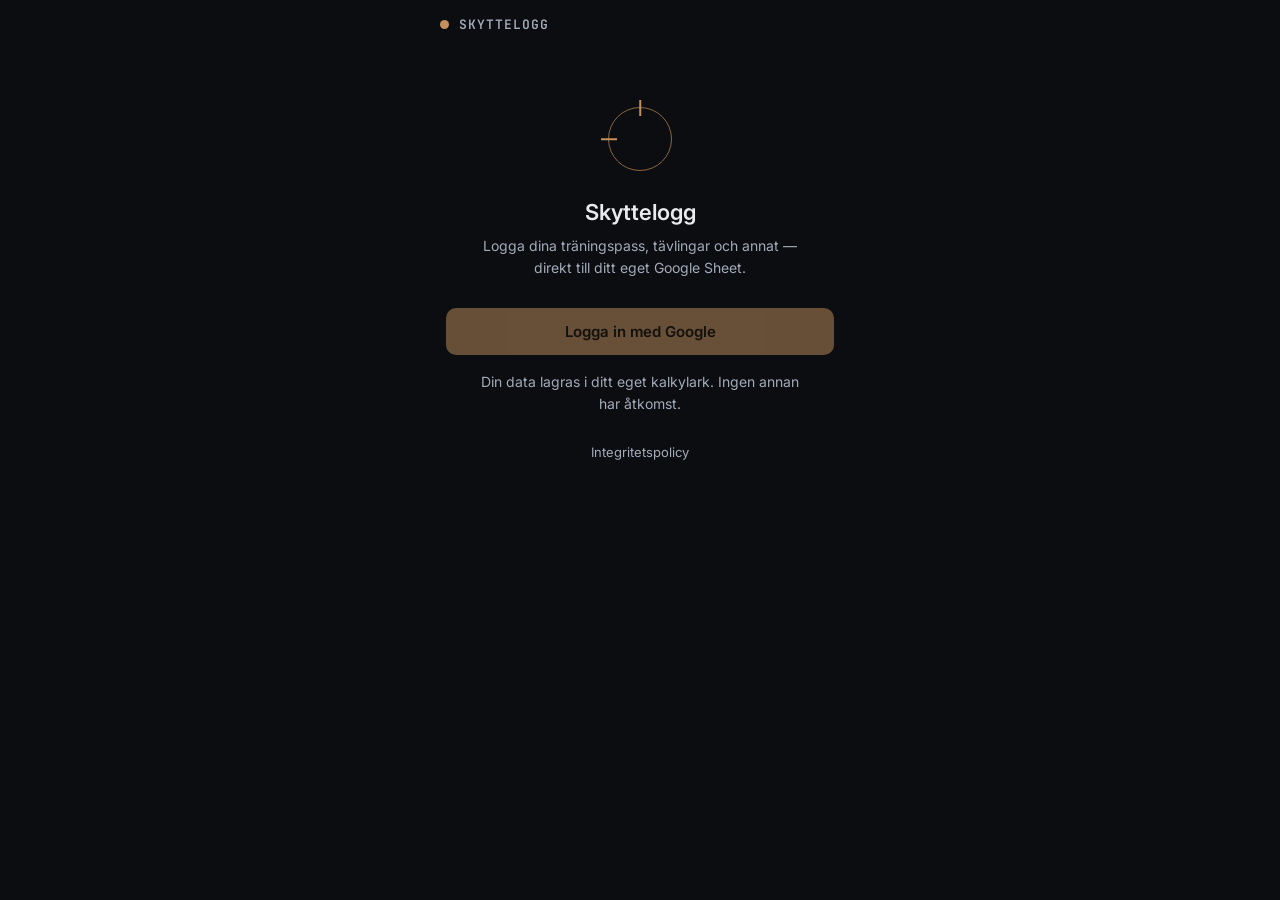
==== index.html @ 91521072 "Update index.html" ====
<!DOCTYPE html>
<html lang="sv">
<head>
<meta charset="UTF-8">
<meta name="viewport" content="width=device-width, initial-scale=1, viewport-fit=cover">
<meta name="theme-color" content="#0B0D11">
<title>Skyttelogg</title>
<link rel="manifest" href="manifest.json">
<link rel="icon" href="icons/icon-192.png">
<link rel="apple-touch-icon" href="icons/icon-192.png">
<link rel="preconnect" href="https://fonts.googleapis.com">
<link rel="preconnect" href="https://fonts.gstatic.com" crossorigin>
<link href="https://fonts.googleapis.com/css2?family=Inter:wght@400;500;600;700&family=JetBrains+Mono:wght@500;600&display=swap" rel="stylesheet">
<link rel="stylesheet" href="style.css">
</head>
<body>

  <div id="toast" class="toast"></div>
  <button type="button" id="reauthBanner" class="reauth-banner hidden">Sessionen gick ut — tryck här för att logga in igen</button>

  <header class="topbar">
    <div class="topbar-inner">
      <div class="brand">
        <span class="brand-mark" aria-hidden="true"></span>
        <span class="brand-text">SKYTTELOGG</span>
      </div>
    </div>
  </header>

  <main class="app-shell">

    <!-- Inloggningsvy -->
    <section id="signedOutView" class="center-panel">
      <div class="reticle" aria-hidden="true"></div>
      <h1>Skyttelogg</h1>
      <p class="muted">Logga dina träningspass, tävlingar och annat — direkt till ditt eget Google Sheet.</p>
      <button id="signInBtn" class="btn btn-primary btn-wide" disabled>Logga in med Google</button>
      <p class="fine-print muted">Din data lagras i ditt eget kalkylark. Ingen annan har åtkomst.</p>
      <a href="privacy.html" class="sheet-link" style="margin-top:8px;">Integritetspolicy</a>
    </section>

    <!-- Appvy -->
    <div id="appView" class="hidden">

      <!-- ===== Vy: Logga ===== -->
      <section id="viewLog" class="view">

        <h2 class="section-title">Nytt pass</h2>
        <div class="card">
          <div class="field-group">
            <label for="dateInput">Datum</label>
            <div class="date-wrap">
              <button type="button" id="dateDisplay" class="input mono date-display"></button>
              <input type="date" id="dateInput" class="date-input-hidden" tabindex="-1" aria-hidden="true">
            </div>
          </div>

          <div class="mode-switch" role="tablist" aria-label="Typ av pass">
            <button type="button" class="mode-btn active" data-mode="training" role="tab" aria-selected="true">Träning</button>
            <button type="button" class="mode-btn" data-mode="competition" role="tab" aria-selected="false">Tävling</button>
            <button type="button" class="mode-btn" data-mode="other" role="tab" aria-selected="false">Annat</button>
          </div>

          <!-- Annan aktivitet -->
          <div id="otherActivityBlock" class="field-group field-group--last hidden">
            <label for="activityTypeInput">Aktivitet</label>
            <input type="text" id="activityTypeInput" class="input" placeholder="Vad gäller det? (t.ex. Funktionär, Städdag)">
          </div>
        </div>

        <!-- Vapenlista -->
        <div id="weaponBlock">
          <div class="section-row">
            <h2 class="section-title">Vapen</h2>
            <div class="unit-switch" role="tablist" aria-label="Mängdenhet">
              <button type="button" class="unit-btn active" data-unit="ask">Askar</button>
              <button type="button" class="unit-btn" data-unit="skott">Skott</button>
            </div>
          </div>
          <div id="weaponList" class="weapon-grid" data-unit="ask"></div>
          <p id="unitHint" class="hint muted">Mängd anges i askar per vapengrupp</p>
        </div>

        <h2 class="section-title">Detaljer</h2>
        <div class="card">
          <div class="field-group">
            <label for="locationInput">Plats / Förening</label>
            <input type="text" id="locationInput" class="input" placeholder="Skjutbana">
          </div>
          <div class="field-group field-group--last">
            <label for="noteInput">Notering</label>
            <input type="text" id="noteInput" class="input" placeholder="Valfri notering">
          </div>
        </div>

        <div id="queueRow" class="queue-row hidden"></div>
        <button id="logBtn" class="btn btn-primary btn-wide log-btn">Logga pass</button>

        <!-- Senaste loggningar -->
        <div class="section-row section-row--spaced">
          <h2 class="section-title">Senaste</h2>
          <button id="refreshBtn" class="text-btn">Uppdatera</button>
        </div>
        <div id="recentList" class="card-list">
          <p class="muted small">Laddar...</p>
        </div>
      </section>

      <!-- ===== Vy: Kalender ===== -->
      <section id="viewCalendar" class="view hidden">
        <div class="card calendar-card">
          <div class="cal-head">
            <button type="button" id="calPrevBtn" class="round-btn" aria-label="Föregående månad">‹</button>
            <span id="calMonthLabel" class="cal-month"></span>
            <button type="button" id="calNextBtn" class="round-btn" aria-label="Nästa månad">›</button>
          </div>
          <div class="cal-grid cal-weekdays" aria-hidden="true">
            <span>MÅN</span><span>TIS</span><span>ONS</span><span>TOR</span><span>FRE</span><span>LÖR</span><span>SÖN</span>
          </div>
          <div id="calGrid" class="cal-grid"></div>
          <div class="cal-legend">
            <span><span class="dot dot--training"></span>Träning</span>
            <span><span class="dot dot--competition"></span>Tävling</span>
            <span><span class="dot dot--other"></span>Annat</span>
          </div>
        </div>

        <p id="calSummaryLabel" class="summary-label muted"></p>
        <div class="summary-grid">
          <div class="summary-box"><span id="calCountTraining" class="summary-num mono">–</span><span class="summary-cap">Träning</span></div>
          <div class="summary-box"><span id="calCountCompetition" class="summary-num summary-num--accent mono">–</span><span class="summary-cap">Tävling</span></div>
          <div class="summary-box"><span id="calCountOther" class="summary-num mono">–</span><span class="summary-cap">Annat</span></div>
        </div>

        <h2 id="calDayTitle" class="section-title section-title--spaced"></h2>
        <div id="calDayList" class="card-list"></div>
      </section>

      <!-- ===== Vy: Meny ===== -->
      <section id="viewMenu" class="view hidden">

        <h2 class="section-title">Min logg</h2>
        <div class="menu-group">
          <button type="button" id="menuExportBtn" class="menu-row">
            <svg class="menu-icon" viewBox="0 0 24 24" aria-hidden="true"><path d="M14 3H6a2 2 0 0 0-2 2v14a2 2 0 0 0 2 2h12a2 2 0 0 0 2-2V9z"></path><polyline points="14 3 14 9 20 9"></polyline><line x1="12" y1="12" x2="12" y2="18"></line><polyline points="9 15 12 18 15 15"></polyline></svg>
            <span class="menu-label">Exportera till PDF</span>
            <span class="menu-chev" aria-hidden="true">›</span>
          </button>
          <a id="menuSheetLink" href="#" target="_blank" rel="noopener" class="menu-row">
            <svg class="menu-icon" viewBox="0 0 24 24" aria-hidden="true"><rect x="3" y="3" width="18" height="18" rx="2"></rect><line x1="3" y1="9" x2="21" y2="9"></line><line x1="3" y1="15" x2="21" y2="15"></line><line x1="9" y1="9" x2="9" y2="21"></line></svg>
            <span class="menu-label">Öppna kalkylarket</span>
            <span class="menu-chev menu-chev--ext" aria-hidden="true">↗</span>
          </a>
        </div>

        <h2 class="section-title section-title--spaced">Inställningar</h2>
        <div class="menu-group">
          <button type="button" id="menuWeaponsBtn" class="menu-row">
            <svg class="menu-icon" viewBox="0 0 24 24" aria-hidden="true"><circle cx="12" cy="12" r="7"></circle><circle cx="12" cy="12" r="2"></circle><line x1="12" y1="2" x2="12" y2="5"></line><line x1="12" y1="19" x2="12" y2="22"></line></svg>
            <span class="menu-label">Vapen</span>
            <span id="menuWeaponsCount" class="menu-meta"></span>
            <span class="menu-chev" aria-hidden="true">›</span>
          </button>
          <button type="button" id="menuThemeBtn" class="menu-row">
            <svg class="menu-icon" viewBox="0 0 24 24" aria-hidden="true"><circle cx="12" cy="12" r="9"></circle><path d="M12 3a9 9 0 0 0 0 18z" class="menu-icon-fill"></path></svg>
            <span class="menu-label">Tema</span>
            <span class="menu-swatch" aria-hidden="true"></span>
            <span class="menu-chev" aria-hidden="true">›</span>
          </button>
          <button type="button" id="menuSheetBtn" class="menu-row">
            <svg class="menu-icon" viewBox="0 0 24 24" aria-hidden="true"><path d="M10 13a5 5 0 0 0 7.5.5l3-3a5 5 0 0 0-7-7l-1.7 1.7"></path><path d="M14 11a5 5 0 0 0-7.5-.5l-3 3a5 5 0 0 0 7 7l1.7-1.7"></path></svg>
            <span class="menu-label menu-label--stack">
              <span>Ark</span>
              <span id="menuSheetSub" class="menu-sub"></span>
            </span>
            <span class="menu-chev" aria-hidden="true">›</span>
          </button>
        </div>

        <h2 class="section-title section-title--spaced">Om appen</h2>
        <div class="menu-group">
          <a id="menuIssuesLink" href="#" target="_blank" rel="noopener" class="menu-row hidden">
            <svg class="menu-icon" viewBox="0 0 24 24" aria-hidden="true"><path d="M21 15a2 2 0 0 1-2 2H7l-4 4V5a2 2 0 0 1 2-2h14a2 2 0 0 1 2 2z"></path></svg>
            <span class="menu-label">Rapportera bugg eller idé</span>
            <span class="menu-chev menu-chev--ext" aria-hidden="true">↗</span>
          </a>
          <button type="button" id="menuCoffeeBtn" class="menu-row">
            <svg class="menu-icon" viewBox="0 0 24 24" aria-hidden="true"><path d="M17 8h1a4 4 0 0 1 0 8h-1"></path><path d="M3 8h14v9a4 4 0 0 1-4 4H7a4 4 0 0 1-4-4z"></path><line x1="7" y1="2" x2="7" y2="4"></line><line x1="11" y1="2" x2="11" y2="4"></line></svg>
            <span class="menu-label">Bjud på en kaffe</span>
            <span class="menu-chev" aria-hidden="true">›</span>
          </button>
          <a href="privacy.html" class="menu-row">
            <svg class="menu-icon" viewBox="0 0 24 24" aria-hidden="true"><path d="M12 22s8-4 8-10V5l-8-3-8 3v7c0 6 8 10 8 10z"></path></svg>
            <span class="menu-label">Integritetspolicy</span>
            <span class="menu-chev" aria-hidden="true">›</span>
          </a>
        </div>

        <div class="menu-group menu-group--spaced">
          <button type="button" id="menuSignOutBtn" class="menu-row menu-row--danger">
            <svg class="menu-icon" viewBox="0 0 24 24" aria-hidden="true"><path d="M18.36 6.64a9 9 0 1 1-12.73 0"></path><line x1="12" y1="2" x2="12" y2="12"></line></svg>
            <span class="menu-label">Logga ut</span>
          </button>
        </div>

        <p class="menu-footer muted small">
          Skyttelogg — byggd av
          <a href="https://github.com/cuteroadkill" target="_blank" rel="noopener">cuteroadkill</a>
          ·
          <a href="https://github.com/cuteroadkill/skyttelogg" target="_blank" rel="noopener">källkod</a>
        </p>
      </section>
    </div>

    <!-- Redigera pass -->
    <div id="editOverlay" class="overlay hidden">
      <div class="overlay-panel">
        <h2>Redigera pass</h2>

        <div class="field-group">
          <label for="editDateInput">Datum</label>
          <div class="date-wrap">
            <button type="button" id="editDateDisplay" class="input mono date-display"></button>
            <input type="date" id="editDateInput" class="date-input-hidden" tabindex="-1" aria-hidden="true">
          </div>
        </div>
        <div class="field-group">
          <label for="editActivity">Aktivitet</label>
          <input type="text" id="editActivity" class="input">
        </div>
        <div class="field-group">
          <label for="editWeapon">Vapengrupp/Typ</label>
          <input type="text" id="editWeapon" class="input">
        </div>
        <div class="field-group">
          <label for="editLocation">Plats / Förening</label>
          <input type="text" id="editLocation" class="input">
        </div>
        <div class="field-group">
          <label for="editAmount">Antal skott</label>
          <input type="text" id="editAmount" class="input">
        </div>
        <div class="field-group">
          <label for="editNote">Notering</label>
          <input type="text" id="editNote" class="input">
        </div>

        <div class="overlay-actions">
          <button id="editDeleteBtn" class="btn btn-danger">Radera</button>
          <button id="editCancelBtn" class="btn btn-secondary">Avbryt</button>
          <button id="editSaveBtn" class="btn btn-primary">Spara</button>
        </div>
      </div>
    </div>

    <!-- Exportera PDF -->
    <div id="exportOverlay" class="overlay hidden">
      <div class="overlay-panel">
        <h2>Exportera till PDF</h2>

        <div class="field-group">
          <label for="exportFromInput">Från</label>
          <div class="date-wrap">
            <button type="button" id="exportFromDisplay" class="input mono date-display"></button>
            <input type="date" id="exportFromInput" class="date-input-hidden" tabindex="-1" aria-hidden="true">
          </div>
        </div>
        <div class="field-group">
          <label for="exportToInput">Till</label>
          <div class="date-wrap">
            <button type="button" id="exportToDisplay" class="input mono date-display"></button>
            <input type="date" id="exportToInput" class="date-input-hidden" tabindex="-1" aria-hidden="true">
          </div>
        </div>

        <div class="overlay-actions">
          <button id="exportCancelBtn" class="btn btn-secondary">Avbryt</button>
          <button id="exportGenerateBtn" class="btn btn-primary">Skapa PDF</button>
        </div>
      </div>
    </div>

    <!-- Vapen -->
    <div id="weaponsOverlay" class="overlay hidden">
      <div class="overlay-panel">
        <h2>Vapen</h2>
        <p class="muted small sheet-intro">Dessa syns som val när du loggar ett pass. Stjärnmärkta hamnar överst.</p>

        <div id="weaponsManageList" class="weapons-manage-list"></div>

        <div class="add-weapon-row">
          <input type="text" id="newWeaponInput" class="input" placeholder="Nytt vapen, t.ex. Vapengrupp B (7.62)">
          <button id="addWeaponBtn" class="btn btn-primary add-weapon-btn">Lägg till</button>
        </div>

        <div class="overlay-actions">
          <button id="weaponsCloseBtn" class="btn btn-secondary">Stäng</button>
        </div>
      </div>
    </div>

    <!-- Tema -->
    <div id="themeOverlay" class="overlay hidden">
      <div class="overlay-panel">
        <h2>Tema</h2>
        <p class="muted small sheet-intro">Accentfärgen sparas på den här enheten.</p>
        <div id="themeSwatches" class="theme-swatches"></div>
        <div class="overlay-actions">
          <button id="themeCloseBtn" class="btn btn-secondary">Stäng</button>
        </div>
      </div>
    </div>

    <!-- Ark -->
    <div id="sheetOverlay" class="overlay hidden">
      <div class="overlay-panel">
        <h2>Ark</h2>

        <div id="sheetProblemBox" class="problem-box hidden">
          Appen kommer inte åt arket just nu. Välj ditt ark igen via Google Drive nedan.
        </div>

        <div class="current-sheet">
          <span class="current-sheet-label">Kopplad till</span>
          <span id="currentSheetName" class="current-sheet-name">–</span>
        </div>

        <p class="muted small sheet-intro">Ny telefon eller webbläsare? Välj ditt befintliga ark så följer historiken med.</p>
        <button type="button" id="sheetPickerBtn" class="btn btn-primary btn-wide">📁 Välj ark i Google Drive</button>

        <details id="sheetManualDetails" class="manual-details">
          <summary>Har du arkets länk istället?</summary>
          <p class="muted small">Fungerar för ark som appen skapat, eller som du valt via Google Drive tidigare. Annars — använd knappen ovan.</p>
          <div class="add-weapon-row">
            <input type="text" id="reconnectSheetInput" class="input" placeholder="Länk eller ID">
            <button type="button" id="reconnectSheetBtn" class="btn btn-secondary add-weapon-btn">Koppla</button>
          </div>
        </details>

        <div class="overlay-actions">
          <button id="sheetCloseBtn" class="btn btn-secondary">Stäng</button>
        </div>
      </div>
    </div>

    <!-- Koppla ark (visas när enheten inte vet vilket ark som gäller) -->
    <div id="sheetSetupOverlay" class="overlay hidden">
      <div class="overlay-panel">
        <h2>Koppla ditt kalkylark</h2>
        <p id="sheetSetupMsg" class="muted small sheet-intro"></p>

        <button type="button" id="setupPickerBtn" class="btn btn-primary btn-wide setup-btn">📁 Välj befintligt i Google Drive</button>
        <button type="button" id="setupCreateBtn" class="btn btn-secondary btn-wide setup-btn">Skapa nytt ark</button>

        <details id="setupManualDetails" class="manual-details">
          <summary>Har du arkets länk istället?</summary>
          <p class="muted small">Fungerar för ark som appen skapat, eller som du valt via Google Drive tidigare. Annars — använd knappen ovan.</p>
          <div class="add-weapon-row">
            <input type="text" id="setupSheetInput" class="input" placeholder="Länk eller ID">
            <button type="button" id="setupSheetBtn" class="btn btn-secondary add-weapon-btn">Koppla</button>
          </div>
        </details>

        <div class="overlay-actions">
          <button type="button" id="setupSignOutBtn" class="btn btn-secondary">Logga ut</button>
        </div>
      </div>
    </div>

    <!-- Bjud mig på en kaffe -->
    <div id="coffeeOverlay" class="overlay hidden">
      <div class="overlay-panel" style="text-align:center;">
        <h2>☕ Bjud mig på en kaffe</h2>
        <p class="muted small sheet-intro">
          Appen är gratis att använda — men gillar du den, är en kaffe alltid uppskattat.
        </p>

        <button type="button" id="swishPayBtn" class="btn btn-primary btn-wide" style="margin-bottom: 14px;">Öppna Swish</button>

        <p class="muted small" style="margin-bottom: 6px;">Öppnas inte Swish automatiskt? Kopiera numret:</p>
        <div class="add-weapon-row" style="justify-content:center;">
          <span id="swishNumberDisplay" class="input mono" style="text-align:center; flex:0 0 auto; width:auto; padding-left:20px; padding-right:20px;">...</span>
          <button type="button" id="copySwishBtn" class="btn btn-secondary add-weapon-btn">Kopiera</button>
        </div>

        <div class="overlay-actions" style="margin-top:20px;">
          <button id="coffeeCloseBtn" class="btn btn-secondary">Stäng</button>
        </div>
      </div>
    </div>

  </main>

  <!-- Bottenmeny -->
  <nav id="bottomNav" class="bottom-nav hidden" aria-label="Huvudmeny">
    <button type="button" class="nav-btn active" data-view="log" aria-current="page">
      <svg viewBox="0 0 24 24" aria-hidden="true"><circle cx="12" cy="12" r="7"></circle><line x1="12" y1="2" x2="12" y2="6"></line><line x1="12" y1="18" x2="12" y2="22"></line><line x1="2" y1="12" x2="6" y2="12"></line><line x1="18" y1="12" x2="22" y2="12"></line></svg>
      <span>Logga</span>
    </button>
    <button type="button" class="nav-btn" data-view="calendar">
      <svg viewBox="0 0 24 24" aria-hidden="true"><rect x="3" y="5" width="18" height="16" rx="2"></rect><line x1="3" y1="10" x2="21" y2="10"></line><line x1="8" y1="3" x2="8" y2="7"></line><line x1="16" y1="3" x2="16" y2="7"></line></svg>
      <span>Kalender</span>
    </button>
    <button type="button" class="nav-btn" data-view="menu">
      <svg viewBox="0 0 24 24" aria-hidden="true"><line x1="4" y1="7" x2="20" y2="7"></line><line x1="4" y1="12" x2="20" y2="12"></line><line x1="4" y1="17" x2="20" y2="17"></line></svg>
      <span>Meny</span>
      <span id="menuAlertDot" class="nav-alert hidden" aria-label="Något behöver åtgärdas"></span>
    </button>
  </nav>

  <!-- GoatCounter: anonym räkning, se privacy.html -->
  <script data-goatcounter="https://cuteroadkill.goatcounter.com/count" async src="//gc.zgo.at/count.js"></script>
  <script src="https://accounts.google.com/gsi/client" async defer></script>
  <script src="config.js"></script>
  <script src="app.js"></script>
  <script>
    if ("serviceWorker" in navigator) {
      window.addEventListener("load", () => {
        navigator.serviceWorker.register("sw.js").catch(() => {});
      });
    }
  </script>
</body>
</html>
---- style.css ----
:root {
  --bg: #0B0D11;
  --surface: #1A1F29;
  --surface-raised: #242A36;
  --surface-high: #2E3544;
  --line-soft: #242A36;
  --text: #E8EAEE;
  --text-secondary: #A3ABB8;
  --text-muted: #8A93A3;
  --text-faint: #4A5263;
  --brass: #C4915E;
  --brass-dim: #8A6740;
  --brass-rgb: 196, 145, 94;
  --on-accent: #1A1509;
  --danger: #D9705F;
  --danger-rgb: 217, 112, 95;
  --success: #7FAE84;
  --radius: 10px;
  --card-radius: 14px;
  --nav-space: calc(104px + env(safe-area-inset-bottom, 0px));
}

* { box-sizing: border-box; }

body {
  margin: 0;
  background: var(--bg);
  color: var(--text);
  font-family: 'Inter', -apple-system, BlinkMacSystemFont, sans-serif;
  -webkit-font-smoothing: antialiased;
  padding-bottom: var(--nav-space);
}

.mono { font-family: 'JetBrains Mono', ui-monospace, monospace; }
.muted { color: var(--text-secondary); }
.small { font-size: 13px; }
.hidden { display: none !important; }

/* ---------- Toppfält ---------- */
.topbar {
  position: sticky;
  top: 0;
  background: var(--bg);
  z-index: 10;
  padding-top: env(safe-area-inset-top, 0px);
}
.topbar-inner {
  max-width: 440px;
  margin: 0 auto;
  padding: 16px 20px 10px;
  display: flex;
  align-items: center;
}
.brand { display: flex; align-items: center; gap: 10px; }
.brand-mark {
  width: 9px; height: 9px;
  border-radius: 50%;
  background: var(--brass);
}
.brand-text {
  font-family: 'JetBrains Mono', monospace;
  font-size: 13px;
  font-weight: 600;
  letter-spacing: 0.08em;
  color: var(--text-secondary);
}

/* ---------- Layout och vyer ---------- */
.app-shell {
  max-width: 440px;
  margin: 0 auto;
  padding: 4px 14px 0;
}
.view { display: flex; flex-direction: column; gap: 10px; }

.section-title {
  font-size: 13px;
  font-weight: 600;
  color: var(--text-secondary);
  margin: 6px 6px 0;
}
.section-title--spaced { margin-top: 16px; }
.section-row {
  display: flex;
  align-items: center;
  justify-content: space-between;
  margin-top: 6px;
}
.section-row .section-title { margin-top: 0; }
.section-row--spaced { margin-top: 18px; }

.card {
  background: var(--surface);
  border-radius: var(--card-radius);
  padding: 14px;
}
.card-list { display: flex; flex-direction: column; gap: 8px; }

/* ---------- Inloggning ---------- */
.center-panel {
  text-align: center;
  padding: 60px 12px 20px;
}
.reticle {
  width: 64px; height: 64px;
  margin: 0 auto 28px;
  border-radius: 50%;
  border: 1.5px solid var(--brass-dim);
  position: relative;
}
.reticle::before, .reticle::after {
  content: "";
  position: absolute;
  background: var(--brass);
}
.reticle::before { width: 1.5px; height: 16px; top: -8px; left: 50%; transform: translateX(-50%); }
.reticle::after   { width: 16px; height: 1.5px; left: -8px; top: 50%; transform: translateY(-50%); }
.center-panel h1 { font-size: 22px; font-weight: 600; margin: 0 0 10px; }
.center-panel p.muted {
  font-size: 14px;
  line-height: 1.6;
  max-width: 320px;
  margin: 0 auto 28px;
}
.fine-print { font-size: 12px; margin-top: 16px !important; }

/* ---------- Knappar ---------- */
.btn {
  font-family: inherit;
  font-size: 15px;
  font-weight: 600;
  border-radius: var(--radius);
  border: none;
  cursor: pointer;
  padding: 14px 20px;
  transition: transform 0.08s ease, background 0.15s ease;
}
.btn:active { transform: scale(0.98); }
.btn:disabled { opacity: 0.5; cursor: default; }
.btn-primary { background: var(--brass); color: var(--on-accent); }
.btn-wide { width: 100%; }
.btn-secondary {
  background: var(--surface-raised);
  color: var(--text);
}
.btn-danger {
  background: transparent;
  border: 1px solid var(--danger);
  color: var(--danger);
  flex: 0 0 auto !important;
  padding-left: 16px !important;
  padding-right: 16px !important;
}
.log-btn {
  padding: 16px;
  font-size: 15.5px;
  border-radius: 12px;
  margin-top: 4px;
}
.text-btn {
  background: none;
  border: none;
  color: var(--brass);
  font-family: inherit;
  font-size: 13px;
  font-weight: 500;
  cursor: pointer;
  padding: 4px 0;
}
.round-btn {
  width: 36px; height: 36px;
  border-radius: 50%;
  border: none;
  background: var(--surface-raised);
  color: var(--text-secondary);
  font-size: 18px;
  cursor: pointer;
}

/* ---------- Fält ---------- */
.field-group { margin-bottom: 12px; }
.field-group--last { margin-bottom: 0; }
.field-group label {
  display: block;
  font-size: 12px;
  color: var(--text-muted);
  margin-bottom: 6px;
  letter-spacing: 0.02em;
}
.input {
  width: 100%;
  background: var(--surface-raised);
  border: 1px solid transparent;
  border-radius: var(--radius);
  color: var(--text);
  font-family: inherit;
  font-size: 15px;
  padding: 12px 14px;
}
.input::placeholder { color: var(--text-muted); }
.input:focus { outline: none; border-color: var(--brass-dim); }

.date-wrap { position: relative; }
.date-display {
  width: 100%;
  text-align: left;
  cursor: pointer;
  position: relative;
  padding-right: 40px;
}
.date-display::after {
  content: "▾";
  position: absolute;
  right: 14px;
  top: 50%;
  transform: translateY(-50%);
  color: var(--brass);
  font-size: 12px;
}
.date-input-hidden {
  position: absolute;
  top: 0; left: 0;
  width: 1px; height: 1px;
  opacity: 0;
  pointer-events: none;
  border: none;
}

/* ---------- Lägesväxlare ---------- */
.mode-switch {
  display: grid;
  grid-template-columns: repeat(3, 1fr);
  gap: 4px;
  background: var(--surface-raised);
  border-radius: var(--radius);
  padding: 4px;
}
.mode-btn {
  font-family: inherit;
  font-size: 13px;
  font-weight: 600;
  padding: 10px 4px;
  border-radius: 8px;
  border: none;
  background: transparent;
  color: var(--text-secondary);
  cursor: pointer;
}
.mode-btn.active { background: var(--brass); color: var(--on-accent); }
#otherActivityBlock { margin-top: 12px; }

/* ---------- Mängdenhet ---------- */
.unit-switch {
  display: flex;
  gap: 4px;
  background: var(--surface);
  border-radius: 20px;
  padding: 3px;
}
.unit-btn {
  font-family: inherit;
  font-size: 11.5px;
  font-weight: 600;
  padding: 6px 12px;
  border-radius: 16px;
  border: none;
  background: transparent;
  color: var(--text-muted);
  cursor: pointer;
}
.unit-btn.active { background: var(--surface-high); color: var(--brass); }

/* ---------- Vapenchips ---------- */
.weapon-grid {
  display: grid;
  grid-template-columns: 1fr 1fr;
  align-items: start;
  gap: 8px;
  margin-top: 2px;
}
.weapon-chip {
  position: relative;
  display: flex;
  flex-direction: column;
  align-items: flex-start;
  gap: 10px;
  min-height: 64px;
  padding: 14px;
  border-radius: var(--card-radius);
  border: 1px solid transparent;
  background: var(--surface);
  cursor: pointer;
  user-select: none;
  transition: background-color 0.15s ease, border-color 0.15s ease;
}
.weapon-chip--custom {
  grid-column: 1 / -1;
  flex-direction: row;
  align-items: center;
  flex-wrap: wrap;
  min-height: 0;
  padding: 6px 8px 6px 14px;
}
.chip-input {
  position: absolute;
  width: 0; height: 0;
  opacity: 0;
  pointer-events: none;
}
.chip-label {
  font-size: 14.5px;
  font-weight: 500;
  line-height: 1.3;
  color: var(--text);
}
.weapon-chip:has(.chip-input:checked) {
  background: rgba(var(--brass-rgb), 0.13);
  border-color: var(--brass);
}
.custom-name {
  flex: 1;
  min-width: 120px;
  font-size: 14px;
  padding: 10px 0;
  background: transparent;
  border: none;
}
.custom-name:focus { outline: none; border: none; }

.chip-stepper { display: none; align-items: center; gap: 8px; }
.weapon-chip:has(.chip-input:checked) .chip-stepper { display: flex; }
.weapon-chip--custom .chip-stepper { margin-left: auto; }
.step-btn {
  width: 34px; height: 34px;
  border-radius: 8px;
  border: none;
  background: var(--surface-high);
  color: var(--text);
  font-size: 17px;
  font-weight: 600;
  cursor: pointer;
  line-height: 1;
}
.amount {
  min-width: 28px;
  text-align: center;
  font-size: 14px;
  font-weight: 600;
}
.chip-shots { display: none; align-items: center; }
.weapon-chip--custom .chip-shots { margin-left: auto; }
.shots-input {
  width: 72px;
  text-align: center;
  font-size: 14px;
  font-weight: 600;
  padding: 8px 4px;
  border-radius: 8px;
  border: none;
  background: var(--surface-high);
  color: var(--text);
}
#weaponList[data-unit="ask"] .chip-shots { display: none !important; }
#weaponList[data-unit="skott"] .chip-stepper { display: none !important; }
#weaponList[data-unit="skott"] .weapon-chip:has(.chip-input:checked) .chip-shots { display: flex !important; }
.hint { font-size: 12px; margin: 2px 6px 0; }

/* ---------- Kö och senaste ---------- */
.queue-row {
  display: flex;
  align-items: center;
  justify-content: center;
  gap: 8px;
  margin-top: 8px;
  font-size: 12.5px;
  font-weight: 500;
  color: var(--brass);
}
.queue-row::before {
  content: "";
  width: 6px; height: 6px;
  border-radius: 50%;
  background: var(--brass);
}

.recent-item {
  display: flex;
  gap: 14px;
  width: 100%;
  text-align: left;
  background: var(--surface);
  border: none;
  border-radius: var(--card-radius);
  padding: 14px 16px;
  color: var(--text);
  font-family: inherit;
  cursor: pointer;
  transition: background-color 0.12s ease;
}
.recent-item:active { background: var(--surface-raised); }
.recent-date {
  font-size: 12px;
  color: var(--brass);
  flex-shrink: 0;
  padding-top: 2px;
  white-space: nowrap;
}
.recent-body { min-width: 0; }
.recent-activity { font-size: 14px; font-weight: 600; }
.recent-detail, .recent-note { font-size: 12.5px; margin-top: 3px; }

/* ---------- Kalender ---------- */
.calendar-card { padding: 14px 10px 16px; }
.cal-head {
  display: flex;
  align-items: center;
  justify-content: space-between;
  padding: 0 4px 10px;
}
.cal-month { font-size: 15px; font-weight: 600; }
.cal-grid { display: grid; grid-template-columns: repeat(7, minmax(0, 1fr)); }
.cal-weekdays span {
  text-align: center;
  font-size: 11px;
  font-weight: 600;
  color: var(--text-muted);
  padding: 4px 0 6px;
}
.cal-day {
  display: flex;
  flex-direction: column;
  align-items: center;
  gap: 4px;
  background: none;
  border: none;
  padding: 4px 0;
  cursor: pointer;
  font-family: inherit;
  color: var(--text);
}
.cal-num {
  width: 34px; height: 34px;
  display: flex;
  align-items: center;
  justify-content: center;
  border-radius: 50%;
  border: 1.5px solid transparent;
  font-size: 14px;
}
.cal-day--outside .cal-num { color: var(--text-faint); }
.cal-day--selected .cal-num { background: var(--surface-high); font-weight: 600; }
.cal-day--today .cal-num { color: var(--brass); border-color: var(--brass); font-weight: 700; }
.cal-dots { display: flex; gap: 3px; height: 8px; align-items: center; }
.dot { display: inline-block; border-radius: 50%; }
.dot--training { width: 6px; height: 6px; background: var(--text); }
.dot--competition { width: 8px; height: 8px; background: var(--brass); }
.dot--other { width: 6px; height: 6px; border: 1.5px solid var(--text-muted); }
.cal-legend {
  display: flex;
  justify-content: center;
  gap: 18px;
  padding-top: 8px;
  font-size: 12px;
  color: var(--text-secondary);
}
.cal-legend > span { display: flex; align-items: center; gap: 6px; }

.summary-label { font-size: 12px; margin: 6px 6px -2px; }
.summary-grid { display: grid; grid-template-columns: repeat(3, 1fr); gap: 8px; }
.summary-box {
  background: var(--surface);
  border-radius: var(--card-radius);
  padding: 12px;
  display: flex;
  flex-direction: column;
  gap: 2px;
}
.summary-num { font-size: 20px; font-weight: 600; }
.summary-num--accent { color: var(--brass); }
.summary-cap { font-size: 12px; color: var(--text-secondary); }

/* ---------- Meny ---------- */
.menu-group {
  background: var(--surface);
  border-radius: var(--card-radius);
  overflow: hidden;
  display: flex;
  flex-direction: column;
}
.menu-group--spaced { margin-top: 16px; }
.menu-row {
  display: flex;
  align-items: center;
  gap: 14px;
  min-height: 52px;
  width: 100%;
  padding: 0 16px;
  background: none;
  border: none;
  border-bottom: 1px solid var(--line-soft);
  color: var(--text);
  font-family: inherit;
  font-size: 14.5px;
  text-align: left;
  text-decoration: none;
  cursor: pointer;
}
.menu-row:last-child { border-bottom: none; }
.menu-row:active { background: var(--surface-raised); }
.menu-icon {
  width: 18px; height: 18px;
  flex-shrink: 0;
  fill: none;
  stroke: var(--text-secondary);
  stroke-width: 2;
  stroke-linecap: round;
  stroke-linejoin: round;
}
.menu-icon-fill { fill: var(--text-secondary); stroke: none; }
.menu-label { flex: 1; min-width: 0; }
.menu-label--stack { display: flex; flex-direction: column; gap: 2px; padding: 8px 0; }
.menu-sub { font-size: 12px; color: var(--text-muted); overflow: hidden; text-overflow: ellipsis; white-space: nowrap; }
.menu-meta { font-size: 12.5px; color: var(--text-muted); }
.menu-swatch { width: 14px; height: 14px; border-radius: 50%; background: var(--brass); }
.menu-chev { color: var(--brass); font-size: 18px; }
.menu-chev--ext { font-size: 15px; }
.menu-row--danger { color: var(--danger); font-weight: 500; }
.menu-row--danger .menu-icon { stroke: var(--danger); }
.menu-row.has-problem { background: rgba(var(--danger-rgb), 0.12); }
.menu-row.has-problem .menu-icon { stroke: var(--danger); }
.menu-row.has-problem .menu-sub { color: var(--danger); white-space: normal; }
.menu-footer { text-align: center; margin: 18px 0 8px; }
.menu-footer a { color: var(--brass); }

/* ---------- Bottenmeny ---------- */
.bottom-nav {
  position: fixed;
  left: 20px;
  right: 20px;
  bottom: calc(18px + env(safe-area-inset-bottom, 0px));
  max-width: 400px;
  margin: 0 auto;
  display: grid;
  grid-template-columns: repeat(3, 1fr);
  gap: 4px;
  background: var(--surface);
  border-radius: 30px;
  padding: 6px;
  z-index: 40;
  box-shadow: 0 0 0 1px var(--bg), 0 10px 30px rgba(0, 0, 0, 0.55);
}
.nav-btn {
  position: relative;
  display: flex;
  flex-direction: column;
  align-items: center;
  gap: 3px;
  border: none;
  border-radius: 24px;
  padding: 8px 0;
  background: transparent;
  color: var(--text-muted);
  font-family: inherit;
  font-size: 11px;
  font-weight: 600;
  cursor: pointer;
}
.nav-btn svg {
  width: 20px; height: 20px;
  fill: none;
  stroke: currentColor;
  stroke-width: 2;
  stroke-linecap: round;
  stroke-linejoin: round;
}
.nav-btn.active { background: var(--surface-high); color: var(--brass); }
.nav-alert {
  position: absolute;
  top: 6px;
  left: calc(50% + 8px);
  width: 8px; height: 8px;
  border-radius: 50%;
  background: var(--danger);
  box-shadow: 0 0 0 2px var(--surface);
}

/* ---------- Meddelanden ---------- */
.toast {
  position: fixed;
  top: calc(16px + env(safe-area-inset-top, 0px));
  left: 50%;
  transform: translate(-50%, -12px);
  max-width: 320px;
  width: 88%;
  text-align: center;
  padding: 12px 18px;
  border-radius: var(--radius);
  font-size: 14px;
  font-weight: 600;
  z-index: 80;
  opacity: 0;
  pointer-events: none;
  transition: opacity 0.25s ease, transform 0.25s ease;
}
.toast.visible { opacity: 1; transform: translate(-50%, 0); }
.toast-success { background: var(--success); color: #10240F; }
.toast-error { background: var(--danger); color: #2A0D08; }

/* ---------- Paneler ---------- */
.overlay {
  position: fixed;
  inset: 0;
  background: rgba(5, 6, 9, 0.75);
  display: flex;
  align-items: flex-end;
  justify-content: center;
  z-index: 60;
}
.overlay-panel {
  width: 100%;
  max-width: 440px;
  max-height: 88vh;
  overflow-y: auto;
  background: var(--surface);
  border-radius: 20px 20px 0 0;
  padding: 24px 20px calc(24px + env(safe-area-inset-bottom, 0px));
}
.overlay-panel h2 { font-size: 17px; font-weight: 600; margin: 0 0 14px; }
.overlay-panel .input { background: var(--surface-raised); }
.overlay-actions { display: flex; gap: 10px; margin-top: 18px; }
.overlay-actions .btn { flex: 1; padding: 13px; font-size: 14px; }
.sheet-intro { margin: -4px 0 16px; line-height: 1.55; }
.setup-btn { margin-bottom: 10px; }

.current-sheet {
  display: flex;
  flex-direction: column;
  gap: 2px;
  background: var(--surface-raised);
  border-radius: var(--radius);
  padding: 12px 14px;
  margin-bottom: 16px;
}
.current-sheet-label { font-size: 12px; color: var(--text-muted); }
.current-sheet-name { font-size: 15px; font-weight: 500; overflow: hidden; text-overflow: ellipsis; white-space: nowrap; }

.problem-box {
  background: rgba(var(--danger-rgb), 0.12);
  border: 1px solid var(--danger);
  border-radius: var(--radius);
  color: var(--text);
  font-size: 13.5px;
  line-height: 1.5;
  padding: 12px 14px;
  margin-bottom: 14px;
}

.manual-details { margin-top: 16px; }
.manual-details summary {
  cursor: pointer;
  color: var(--text-secondary);
  font-size: 13px;
  padding: 6px 0;
  list-style: none;
}
.manual-details summary::-webkit-details-marker { display: none; }
.manual-details summary::after { content: " ▸"; color: var(--brass); }
.manual-details[open] summary::after { content: " ▾"; }
.manual-details p { margin: 6px 0 10px; line-height: 1.5; }

/* ---------- Vapenhantering ---------- */
.weapons-manage-list { margin-bottom: 16px; }
.weapon-manage-row {
  display: flex;
  align-items: center;
  gap: 10px;
  padding: 10px 4px;
  border-bottom: 1px solid var(--line-soft);
  font-size: 14.5px;
  touch-action: pan-y;
}
.weapon-manage-row:last-child { border-bottom: none; }
.weapon-manage-row.favorite { background: rgba(var(--brass-rgb), 0.08); }
.weapon-manage-row.dragging {
  position: relative;
  z-index: 30;
  background: var(--surface-raised);
  box-shadow: 0 6px 16px rgba(0,0,0,0.35);
  border-radius: 8px;
}
.weapon-drag-handle {
  flex-shrink: 0;
  width: 28px; height: 28px;
  display: flex;
  align-items: center;
  justify-content: center;
  color: var(--text-muted);
  cursor: grab;
  touch-action: none;
}
.weapon-star-btn {
  flex-shrink: 0;
  width: 28px; height: 28px;
  background: none;
  border: none;
  font-size: 17px;
  line-height: 1;
  color: var(--brass);
  cursor: pointer;
}
.weapon-manage-name {
  flex: 1;
  min-width: 0;
  overflow: hidden;
  text-overflow: ellipsis;
  white-space: nowrap;
}
.weapon-remove-btn {
  width: 28px; height: 28px;
  flex-shrink: 0;
  border-radius: 50%;
  border: none;
  background: var(--surface-raised);
  color: var(--danger);
  font-size: 15px;
  line-height: 1;
  cursor: pointer;
}
.add-weapon-row { display: flex; gap: 8px; }
.add-weapon-row .input { flex: 1; min-width: 0; }
.add-weapon-btn { flex: 0 0 auto; padding: 0 18px !important; font-size: 14px; }

/* ---------- Tema ---------- */
.theme-swatches { display: flex; gap: 12px; margin-bottom: 4px; }
.theme-swatch {
  width: 40px; height: 40px;
  border-radius: 50%;
  border: 2px solid transparent;
  padding: 0;
  cursor: pointer;
  position: relative;
  flex-shrink: 0;
}
.theme-swatch.active { border-color: var(--text); }
.theme-swatch--custom {
  overflow: hidden;
  background: conic-gradient(from 0deg, #E24B4A, #BA7517, #639922, #185FA5, #7F77DD, #D85A30, #E24B4A);
}
.theme-swatch--custom input[type="color"] {
  opacity: 0;
  position: absolute;
  inset: 0;
  width: 100%;
  height: 100%;
  border: none;
  padding: 0;
  cursor: pointer;
}

/* ---------- Sessionen gick ut ---------- */
.reauth-banner {
  position: fixed;
  top: calc(64px + env(safe-area-inset-top, 0px));
  left: 20px;
  right: 20px;
  max-width: 400px;
  margin: 0 auto;
  z-index: 70;
  font-family: inherit;
  font-size: 13.5px;
  font-weight: 600;
  padding: 12px 16px;
  border-radius: var(--radius);
  border: 1px solid var(--danger);
  background: var(--surface-raised);
  color: var(--text);
  cursor: pointer;
  box-shadow: 0 8px 24px rgba(0,0,0,0.35);
}

.sheet-link {
  display: block;
  text-align: center;
  color: var(--text-secondary);
  font-size: 13px;
  text-decoration: none;
  margin: 4px 0 24px;
}

@media (prefers-reduced-motion: reduce) {
  * { transition: none !important; }
}
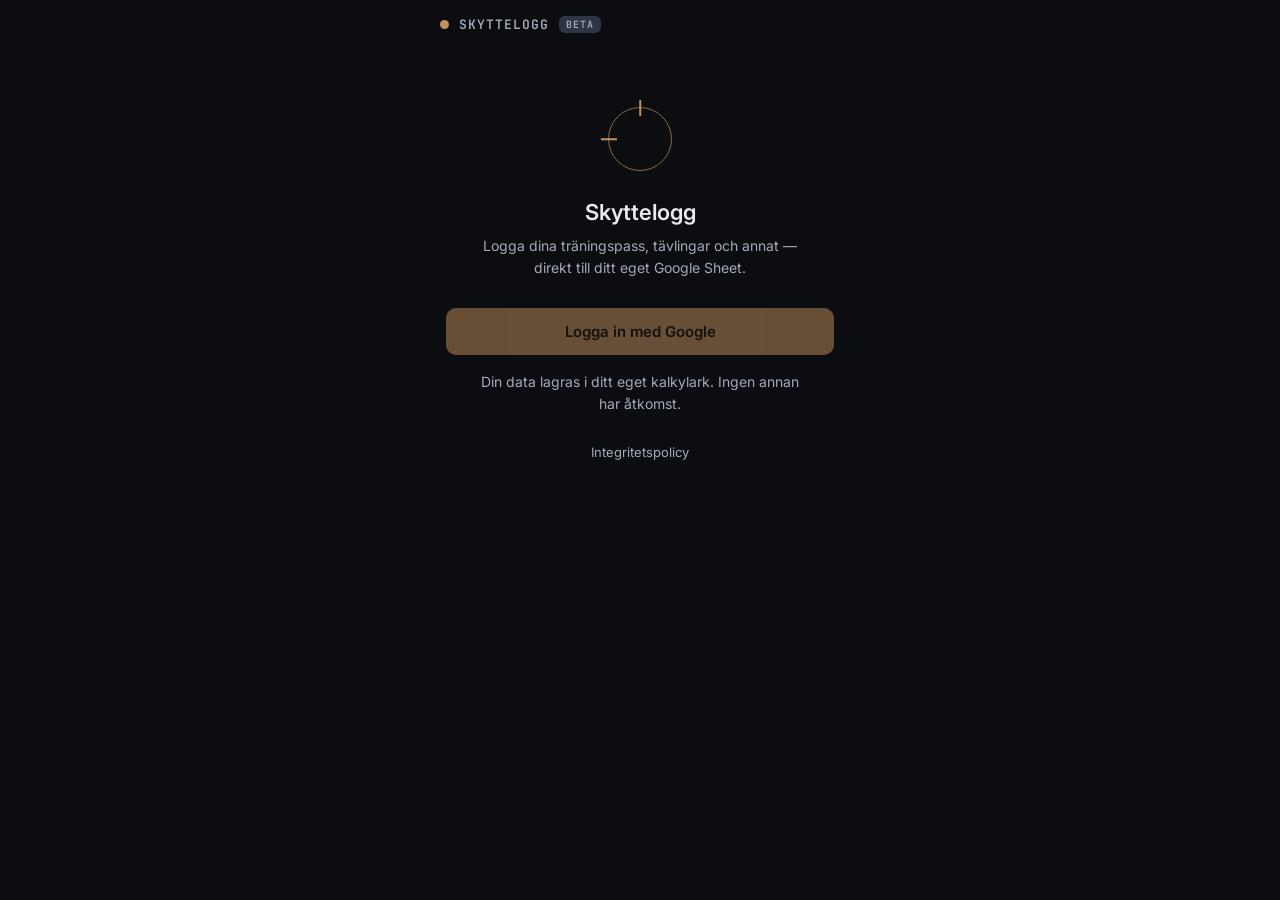
==== commit 0c7fd366: "Add files via upload" ====
--- a/index.html
+++ b/index.html
@@ -23,6 +23,7 @@
       <div class="brand">
         <span class="brand-mark" aria-hidden="true"></span>
         <span class="brand-text">SKYTTELOGG</span>
+        <span id="channelTag" class="channel-tag hidden"></span>
       </div>
     </div>
   </header>
@@ -136,16 +137,42 @@
         <div id="calDayList" class="card-list"></div>
       </section>
 
+      <!-- ===== Vy: Statistik ===== -->
+      <section id="viewStats" class="view hidden">
+        <div class="section-row">
+          <h2 class="section-title">Översikt</h2>
+          <span id="statsSince" class="section-meta"></span>
+        </div>
+        <div class="summary-grid">
+          <div class="summary-box"><span id="statsPass" class="summary-num mono">–</span><span class="summary-cap">pass</span></div>
+          <div class="summary-box"><span id="statsShots" class="summary-num mono">–</span><span class="summary-cap">skott</span></div>
+          <div class="summary-box"><span id="statsComps" class="summary-num summary-num--accent mono">–</span><span class="summary-cap">tävlingar</span></div>
+        </div>
+
+        <h2 class="section-title section-title--spaced">Per vapen</h2>
+        <div id="statsWeaponList" class="card-list">
+          <p class="muted small">Laddar...</p>
+        </div>
+        <p class="stats-note muted">≈ = pass loggade i askar, omräknade med vapnets askstorlek (Meny → Vapen). Statistiken sparas även i fliken Statistik i ditt ark.</p>
+
+        <h2 class="section-title section-title--spaced">Underlag</h2>
+        <div class="card export-card">
+          <div class="export-card-head">
+            <svg class="export-card-icon" viewBox="0 0 24 24" aria-hidden="true"><path d="M14 3H6a2 2 0 0 0-2 2v14a2 2 0 0 0 2 2h12a2 2 0 0 0 2-2V9z"></path><polyline points="14 3 14 9 20 9"></polyline><line x1="8" y1="13" x2="16" y2="13"></line><line x1="8" y1="17" x2="13" y2="17"></line></svg>
+            <div>
+              <div class="export-card-title">Exportera till PDF</div>
+              <p class="export-card-text">En sammanställning per vapen för vald period: antal pass, varav tävlingar, och mängd ammunition, följd av alla loggade pass. Bra som underlag när föreningen ska intyga din skytteaktivitet.</p>
+            </div>
+          </div>
+          <button type="button" id="statsExportBtn" class="btn btn-primary btn-wide">Skapa PDF</button>
+        </div>
+      </section>
+
       <!-- ===== Vy: Meny ===== -->
       <section id="viewMenu" class="view hidden">
 
         <h2 class="section-title">Min logg</h2>
         <div class="menu-group">
-          <button type="button" id="menuExportBtn" class="menu-row">
-            <svg class="menu-icon" viewBox="0 0 24 24" aria-hidden="true"><path d="M14 3H6a2 2 0 0 0-2 2v14a2 2 0 0 0 2 2h12a2 2 0 0 0 2-2V9z"></path><polyline points="14 3 14 9 20 9"></polyline><line x1="12" y1="12" x2="12" y2="18"></line><polyline points="9 15 12 18 15 15"></polyline></svg>
-            <span class="menu-label">Exportera till PDF</span>
-            <span class="menu-chev" aria-hidden="true">›</span>
-          </button>
           <a id="menuSheetLink" href="#" target="_blank" rel="noopener" class="menu-row">
             <svg class="menu-icon" viewBox="0 0 24 24" aria-hidden="true"><rect x="3" y="3" width="18" height="18" rx="2"></rect><line x1="3" y1="9" x2="21" y2="9"></line><line x1="3" y1="15" x2="21" y2="15"></line><line x1="9" y1="9" x2="9" y2="21"></line></svg>
             <span class="menu-label">Öppna kalkylarket</span>
@@ -204,7 +231,7 @@
         </div>
 
         <p class="menu-footer muted small">
-          Skyttelogg — byggd av
+          Skyttelogg <span id="appVersion" class="mono"></span> — byggd av
           <a href="https://github.com/cuteroadkill" target="_blank" rel="noopener">cuteroadkill</a>
           ·
           <a href="https://github.com/cuteroadkill/skyttelogg" target="_blank" rel="noopener">källkod</a>
@@ -258,6 +285,7 @@
       <div class="overlay-panel">
         <h2>Exportera till PDF</h2>
 
+        <div id="exportForm">
         <div class="field-group">
           <label for="exportFromInput">Från</label>
           <div class="date-wrap">
@@ -277,6 +305,29 @@
           <button id="exportCancelBtn" class="btn btn-secondary">Avbryt</button>
           <button id="exportGenerateBtn" class="btn btn-primary">Skapa PDF</button>
         </div>
+        </div>
+
+        <div id="exportDone" class="hidden">
+          <div class="field-group">
+            <label>Period</label>
+            <div id="exportDonePeriod" class="input mono"></div>
+          </div>
+          <div class="file-card">
+            <svg class="file-card-icon" viewBox="0 0 24 24" aria-hidden="true"><path d="M14 3H6a2 2 0 0 0-2 2v14a2 2 0 0 0 2 2h12a2 2 0 0 0 2-2V9z"></path><polyline points="14 3 14 9 20 9"></polyline></svg>
+            <span class="file-card-body">
+              <span class="file-card-title">PDF klar</span>
+              <span id="exportFileName" class="file-card-name"></span>
+            </span>
+          </div>
+          <div class="export-done-actions">
+            <button type="button" id="exportShareBtn" class="btn btn-primary">Dela</button>
+            <button type="button" id="exportSaveBtn" class="btn btn-secondary">Spara</button>
+          </div>
+          <p id="exportShareHint" class="muted small hidden" style="margin: 10px 2px 0;">Den här webbläsaren kan inte dela filer direkt. Spara PDF:en och skicka den därifrån.</p>
+          <div class="overlay-actions">
+            <button type="button" id="exportDoneCloseBtn" class="btn btn-secondary">Stäng</button>
+          </div>
+        </div>
       </div>
     </div>
 
@@ -284,7 +335,7 @@
     <div id="weaponsOverlay" class="overlay hidden">
       <div class="overlay-panel">
         <h2>Vapen</h2>
-        <p class="muted small sheet-intro">Dessa syns som val när du loggar ett pass. Stjärnmärkta hamnar överst.</p>
+        <p class="muted small sheet-intro">Dessa syns som val när du loggar ett pass. Stjärnmärkta hamnar överst. Dolda (överstruket öga) syns inte när du loggar, men finns kvar i statistiken.</p>
 
         <div id="weaponsManageList" class="weapons-manage-list"></div>
 
@@ -401,6 +452,10 @@
       <svg viewBox="0 0 24 24" aria-hidden="true"><rect x="3" y="5" width="18" height="16" rx="2"></rect><line x1="3" y1="10" x2="21" y2="10"></line><line x1="8" y1="3" x2="8" y2="7"></line><line x1="16" y1="3" x2="16" y2="7"></line></svg>
       <span>Kalender</span>
     </button>
+    <button type="button" class="nav-btn" data-view="stats">
+      <svg viewBox="0 0 24 24" aria-hidden="true"><line x1="6" y1="20" x2="6" y2="12"></line><line x1="12" y1="20" x2="12" y2="4"></line><line x1="18" y1="20" x2="18" y2="9"></line></svg>
+      <span>Statistik</span>
+    </button>
     <button type="button" class="nav-btn" data-view="menu">
       <svg viewBox="0 0 24 24" aria-hidden="true"><line x1="4" y1="7" x2="20" y2="7"></line><line x1="4" y1="12" x2="20" y2="12"></line><line x1="4" y1="17" x2="20" y2="17"></line></svg>
       <span>Meny</span>
@@ -416,7 +471,8 @@
   <script>
     if ("serviceWorker" in navigator) {
       window.addEventListener("load", () => {
-        navigator.serviceWorker.register("sw.js").catch(() => {});
+        // Versionen i adressen ger en ny service worker och ny cache per version.
+        navigator.serviceWorker.register("sw.js?v=" + encodeURIComponent(APP_VERSION)).catch(() => {});
       });
     }
   </script>
--- a/style.css
+++ b/style.css
@@ -57,6 +57,16 @@
   border-radius: 50%;
   background: var(--brass);
 }
+.channel-tag {
+  font-family: 'JetBrains Mono', monospace;
+  font-size: 10px;
+  font-weight: 600;
+  letter-spacing: 0.08em;
+  padding: 2px 7px;
+  border-radius: 6px;
+}
+.channel-tag--beta { background: var(--surface-high); color: var(--text-secondary); }
+.channel-tag--alpha { background: rgba(var(--danger-rgb), 0.16); color: var(--danger); border: 1px solid var(--danger); }
 .brand-text {
   font-family: 'JetBrains Mono', monospace;
   font-size: 13px;
@@ -478,6 +488,68 @@
 .summary-num { font-size: 20px; font-weight: 600; }
 .summary-num--accent { color: var(--brass); }
 .summary-cap { font-size: 12px; color: var(--text-secondary); }
+
+/* ---------- Statistik ---------- */
+.section-meta { font-size: 12px; color: var(--text-muted); }
+.stat-card {
+  background: var(--surface);
+  border-radius: var(--card-radius);
+  padding: 14px 16px;
+  display: flex;
+  flex-direction: column;
+  gap: 10px;
+}
+.stat-head {
+  display: flex;
+  align-items: baseline;
+  justify-content: space-between;
+  gap: 10px;
+}
+.stat-name { font-size: 14.5px; font-weight: 600; min-width: 0; overflow-wrap: anywhere; }
+.stat-last { font-size: 12px; color: var(--text-secondary); white-space: nowrap; }
+.stat-last--recent { color: var(--brass); }
+.stat-grid { display: grid; grid-template-columns: 1fr 1fr; gap: 6px 14px; }
+.stat-cell { display: flex; justify-content: space-between; font-size: 12.5px; }
+.stat-cell span:first-child { color: var(--text-muted); }
+.stats-note { font-size: 11.5px; line-height: 1.5; margin: 2px 6px 0; }
+
+.export-card { display: flex; flex-direction: column; gap: 14px; padding: 16px; }
+.export-card-head { display: flex; gap: 12px; align-items: flex-start; }
+.export-card-icon {
+  width: 26px; height: 26px;
+  flex-shrink: 0;
+  fill: none;
+  stroke: var(--brass);
+  stroke-width: 1.8;
+  stroke-linecap: round;
+  stroke-linejoin: round;
+}
+.export-card-title { font-size: 14.5px; font-weight: 600; }
+.export-card-text { font-size: 12.5px; color: var(--text-secondary); line-height: 1.55; margin: 4px 0 0; }
+
+.file-card {
+  display: flex;
+  align-items: center;
+  gap: 12px;
+  background: var(--surface-raised);
+  border: 1px solid var(--brass);
+  border-radius: 12px;
+  padding: 12px 14px;
+}
+.file-card-icon {
+  width: 26px; height: 26px;
+  flex-shrink: 0;
+  fill: none;
+  stroke: var(--brass);
+  stroke-width: 1.8;
+  stroke-linecap: round;
+  stroke-linejoin: round;
+}
+.file-card-body { display: flex; flex-direction: column; gap: 2px; min-width: 0; }
+.file-card-title { font-size: 13.5px; font-weight: 600; }
+.file-card-name { font-size: 11.5px; color: var(--text-muted); overflow: hidden; text-overflow: ellipsis; white-space: nowrap; }
+.export-done-actions { display: flex; gap: 10px; margin-top: 14px; }
+.export-done-actions .btn { flex: 1; padding: 13px; font-size: 14px; }
 
 /* ---------- Meny ---------- */
 .menu-group {
@@ -535,13 +607,13 @@
 /* ---------- Bottenmeny ---------- */
 .bottom-nav {
   position: fixed;
-  left: 20px;
-  right: 20px;
+  left: 16px;
+  right: 16px;
   bottom: calc(18px + env(safe-area-inset-bottom, 0px));
   max-width: 400px;
   margin: 0 auto;
   display: grid;
-  grid-template-columns: repeat(3, 1fr);
+  grid-template-columns: repeat(4, 1fr);
   gap: 4px;
   background: var(--surface);
   border-radius: 30px;
@@ -673,7 +745,7 @@
 .weapon-manage-row {
   display: flex;
   align-items: center;
-  gap: 10px;
+  gap: 8px;
   padding: 10px 4px;
   border-bottom: 1px solid var(--line-soft);
   font-size: 14.5px;
@@ -681,6 +753,29 @@
 }
 .weapon-manage-row:last-child { border-bottom: none; }
 .weapon-manage-row.favorite { background: rgba(var(--brass-rgb), 0.08); }
+.weapon-manage-row.is-hidden .weapon-manage-name { color: var(--text-muted); text-decoration: line-through; }
+.weapon-hide-btn {
+  width: 28px; height: 28px;
+  flex-shrink: 0;
+  display: flex;
+  align-items: center;
+  justify-content: center;
+  padding: 0;
+  border: none;
+  border-radius: 50%;
+  background: none;
+  color: var(--text-muted);
+  cursor: pointer;
+}
+.weapon-hide-btn svg {
+  width: 18px; height: 18px;
+  fill: none;
+  stroke: currentColor;
+  stroke-width: 2;
+  stroke-linecap: round;
+  stroke-linejoin: round;
+}
+.weapon-hide-btn[aria-pressed="true"] { color: var(--brass); }
 .weapon-manage-row.dragging {
   position: relative;
   z-index: 30;
@@ -711,9 +806,8 @@
 .weapon-manage-name {
   flex: 1;
   min-width: 0;
-  overflow: hidden;
-  text-overflow: ellipsis;
-  white-space: nowrap;
+  line-height: 1.3;
+  overflow-wrap: anywhere;
 }
 .weapon-remove-btn {
   width: 28px; height: 28px;
@@ -726,6 +820,18 @@
   line-height: 1;
   cursor: pointer;
 }
+.weapon-box { display: flex; align-items: center; gap: 4px; flex-shrink: 0; }
+.weapon-box-input {
+  width: 44px;
+  text-align: center;
+  font-size: 13px;
+  padding: 6px 2px;
+  border: none;
+  border-radius: 7px;
+  background: var(--surface-high);
+  color: var(--text);
+}
+.weapon-box-unit { font-size: 11px; color: var(--text-muted); }
 .add-weapon-row { display: flex; gap: 8px; }
 .add-weapon-row .input { flex: 1; min-width: 0; }
 .add-weapon-btn { flex: 0 0 auto; padding: 0 18px !important; font-size: 14px; }
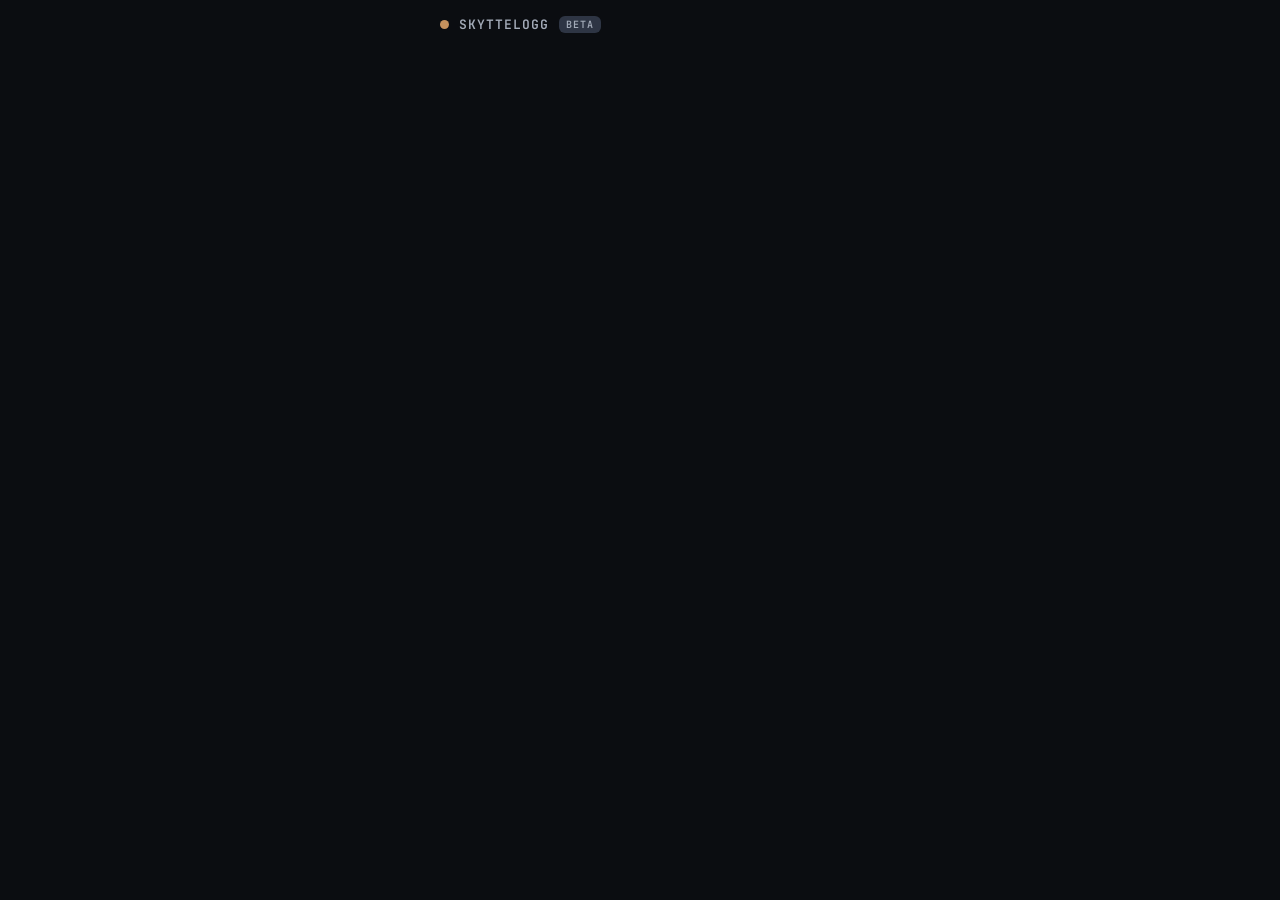
==== commit 618be724: "Update index.html" ====
--- a/index.html
+++ b/index.html
@@ -16,6 +16,27 @@
 <body>
 
   <div id="toast" class="toast"></div>
+
+  <!-- Splash medan appen laddar med sparad inloggning -->
+  <div id="splash" class="splash hidden" aria-live="polite">
+    <div class="start-hero animate">
+      <svg class="logo-mark" viewBox="0 0 100 100" fill="none" aria-hidden="true">
+        <circle class="logo-ripple" cx="50" cy="50" r="10"></circle>
+        <circle class="logo-ring" cx="50" cy="50" r="34" transform="rotate(-90 50 50)"></circle>
+        <line class="logo-tick-top" x1="50" y1="8" x2="50" y2="24"></line>
+        <line class="logo-tick-left" x1="8" y1="50" x2="24" y2="50"></line>
+        <circle class="logo-hit" cx="50" cy="50" r="4"></circle>
+      </svg>
+      <div class="start-brand">
+        <div class="start-name">
+          <span class="start-wordmark">SKYTTELOGG</span>
+          <span class="channel-tag start-tag hidden"></span>
+        </div>
+        <span class="start-tagline">Logga ett pass på sekunder.</span>
+      </div>
+    </div>
+    <div class="splash-status">Hämtar dina pass<span class="dot1">·</span><span class="dot2">·</span><span class="dot3">·</span></div>
+  </div>
   <button type="button" id="reauthBanner" class="reauth-banner hidden">Sessionen gick ut — tryck här för att logga in igen</button>
 
   <header class="topbar">
@@ -30,14 +51,30 @@
 
   <main class="app-shell">
 
-    <!-- Inloggningsvy -->
-    <section id="signedOutView" class="center-panel">
-      <div class="reticle" aria-hidden="true"></div>
-      <h1>Skyttelogg</h1>
-      <p class="muted">Logga dina träningspass, tävlingar och annat — direkt till ditt eget Google Sheet.</p>
-      <button id="signInBtn" class="btn btn-primary btn-wide" disabled>Logga in med Google</button>
-      <p class="fine-print muted">Din data lagras i ditt eget kalkylark. Ingen annan har åtkomst.</p>
-      <a href="privacy.html" class="sheet-link" style="margin-top:8px;">Integritetspolicy</a>
+    <!-- Startsida: första gången eller när inloggningen gått ut -->
+    <section id="signedOutView" class="start-screen hidden">
+      <div class="start-hero">
+        <svg class="logo-mark" viewBox="0 0 100 100" fill="none" aria-hidden="true">
+          <circle class="logo-ripple" cx="50" cy="50" r="10"></circle>
+          <circle class="logo-ring" cx="50" cy="50" r="34" transform="rotate(-90 50 50)"></circle>
+          <line class="logo-tick-top" x1="50" y1="8" x2="50" y2="24"></line>
+          <line class="logo-tick-left" x1="8" y1="50" x2="24" y2="50"></line>
+          <circle class="logo-hit" cx="50" cy="50" r="4"></circle>
+        </svg>
+        <div class="start-brand">
+          <div class="start-name">
+            <span class="start-wordmark">SKYTTELOGG</span>
+            <span class="channel-tag start-tag hidden"></span>
+          </div>
+          <span class="start-tagline">Logga ett pass på sekunder.</span>
+        </div>
+      </div>
+      <div class="start-actions">
+        <p id="startIntro" class="start-intro">Dina träningspass, tävlingar och annat – direkt till ditt eget Google-kalkylark. Ingen annan har åtkomst.</p>
+        <button id="signInBtn" class="btn btn-primary btn-wide start-btn" disabled>Logga in med Google</button>
+        <p id="startHint" class="start-hint hidden">Google bekräftar att det är du. Du hålls inloggad en timme i taget.</p>
+        <a id="startPrivacy" href="privacy.html" class="start-link">Integritetspolicy</a>
+      </div>
     </section>
 
     <!-- Appvy -->
@@ -206,9 +243,20 @@
 
         <h2 class="section-title section-title--spaced">Om appen</h2>
         <div class="menu-group">
-          <a id="menuIssuesLink" href="#" target="_blank" rel="noopener" class="menu-row hidden">
-            <svg class="menu-icon" viewBox="0 0 24 24" aria-hidden="true"><path d="M21 15a2 2 0 0 1-2 2H7l-4 4V5a2 2 0 0 1 2-2h14a2 2 0 0 1 2 2z"></path></svg>
-            <span class="menu-label">Rapportera bugg eller idé</span>
+          <button type="button" id="menuNewsBtn" class="menu-row">
+            <svg class="menu-icon" viewBox="0 0 24 24" aria-hidden="true"><path d="M12 3l1.8 4.7L18.5 9.5l-4.7 1.8L12 16l-1.8-4.7L5.5 9.5l4.7-1.8z"></path><path d="M19 15l.8 2.2L22 18l-2.2.8L19 21l-.8-2.2L16 18l2.2-.8z"></path></svg>
+            <span class="menu-label">Nyheter</span>
+            <span id="menuNewsBadge" class="menu-new hidden">NY</span>
+            <span class="menu-chev" aria-hidden="true">›</span>
+          </button>
+          <a id="menuBugLink" href="#" target="_blank" rel="noopener" class="menu-row hidden">
+            <svg class="menu-icon" viewBox="0 0 24 24" aria-hidden="true"><path d="M8 2l1.5 2.5M16 2l-1.5 2.5"></path><rect x="7" y="5" width="10" height="15" rx="5"></rect><line x1="12" y1="10" x2="12" y2="20"></line><path d="M3 9l4 2M21 9l-4 2M3 15h4M21 15h-4M4 20l3-2M20 20l-3-2"></path></svg>
+            <span class="menu-label">Rapportera bugg</span>
+            <span class="menu-chev menu-chev--ext" aria-hidden="true">↗</span>
+          </a>
+          <a id="menuIdeaLink" href="#" target="_blank" rel="noopener" class="menu-row hidden">
+            <svg class="menu-icon" viewBox="0 0 24 24" aria-hidden="true"><path d="M9 18h6M10 21h4"></path><path d="M12 3a6 6 0 0 0-3.5 10.9c.6.5 1 1.2 1 2.1h5c0-.9.4-1.6 1-2.1A6 6 0 0 0 12 3z"></path></svg>
+            <span class="menu-label">Föreslå en idé</span>
             <span class="menu-chev menu-chev--ext" aria-hidden="true">↗</span>
           </a>
           <button type="button" id="menuCoffeeBtn" class="menu-row">
@@ -231,7 +279,7 @@
         </div>
 
         <p class="menu-footer muted small">
-          Skyttelogg <span id="appVersion" class="mono"></span> — byggd av
+          Skyttelogg <button type="button" id="appVersion" class="version-btn mono" title="Tryck för att kopiera versionen"></button> — byggd av
           <a href="https://github.com/cuteroadkill" target="_blank" rel="noopener">cuteroadkill</a>
           ·
           <a href="https://github.com/cuteroadkill/skyttelogg" target="_blank" rel="noopener">källkod</a>
@@ -414,6 +462,19 @@
 
         <div class="overlay-actions">
           <button type="button" id="setupSignOutBtn" class="btn btn-secondary">Logga ut</button>
+        </div>
+      </div>
+    </div>
+
+    <!-- Nyheter -->
+    <div id="newsOverlay" class="overlay hidden">
+      <div class="overlay-panel">
+        <h2>Nyheter</h2>
+        <div id="newsContent" class="news-content">
+          <p class="muted small">Laddar...</p>
+        </div>
+        <div class="overlay-actions">
+          <button type="button" id="newsCloseBtn" class="btn btn-secondary">Stäng</button>
         </div>
       </div>
     </div>
--- a/style.css
+++ b/style.css
@@ -106,33 +106,89 @@
 }
 .card-list { display: flex; flex-direction: column; gap: 8px; }
 
-/* ---------- Inloggning ---------- */
-.center-panel {
-  text-align: center;
-  padding: 60px 12px 20px;
-}
-.reticle {
-  width: 64px; height: 64px;
-  margin: 0 auto 28px;
-  border-radius: 50%;
-  border: 1.5px solid var(--brass-dim);
-  position: relative;
-}
-.reticle::before, .reticle::after {
-  content: "";
+/* ---------- Startsida och splash ---------- */
+body:has(#signedOutView:not(.hidden)) .topbar,
+body:has(#splash:not(.hidden)) .topbar { display: none; }
+.start-screen {
+  min-height: calc(100vh - var(--nav-space));
+  display: flex;
+  flex-direction: column;
+  justify-content: space-between;
+  padding: 12vh 10px 0;
+}
+.start-hero { display: flex; flex-direction: column; align-items: center; gap: 28px; }
+.logo-mark { width: 120px; height: 120px; }
+.logo-mark circle, .logo-mark line { stroke: var(--brass); }
+.logo-ring { stroke-width: 2; stroke-dasharray: 214; }
+.logo-tick-top, .logo-tick-left { stroke-width: 2.4; stroke-linecap: round; }
+.logo-hit { fill: var(--brass); stroke: none !important; }
+.logo-ripple { stroke-width: 1.5; fill: none; opacity: 0; }
+.start-brand { display: flex; flex-direction: column; align-items: center; gap: 10px; }
+.start-name { display: flex; align-items: center; gap: 10px; }
+.start-wordmark {
+  font-family: 'JetBrains Mono', monospace;
+  font-size: 20px;
+  font-weight: 600;
+  letter-spacing: 0.14em;
+  color: var(--text);
+}
+.start-tagline { font-size: 14px; color: var(--text-secondary); }
+.start-actions { display: flex; flex-direction: column; align-items: center; gap: 14px; padding: 32px 10px 24px; }
+.start-intro { margin: 0; font-size: 14px; color: var(--text-secondary); text-align: center; line-height: 1.6; max-width: 340px; }
+.start-btn { padding: 16px; font-size: 16px; border-radius: 12px; }
+.start-hint { margin: 0; font-size: 12.5px; color: var(--text-muted); text-align: center; line-height: 1.5; }
+.start-link { font-size: 13px; color: var(--text-muted); text-decoration: none; }
+
+.splash {
+  position: fixed;
+  inset: 0;
+  z-index: 90;
+  background: var(--bg);
+  display: flex;
+  flex-direction: column;
+  align-items: center;
+  justify-content: center;
+  padding-bottom: 60px;
+  transition: opacity 0.25s ease;
+}
+.splash.fading { opacity: 0; }
+.splash-status {
   position: absolute;
-  background: var(--brass);
-}
-.reticle::before { width: 1.5px; height: 16px; top: -8px; left: 50%; transform: translateX(-50%); }
-.reticle::after   { width: 16px; height: 1.5px; left: -8px; top: 50%; transform: translateY(-50%); }
-.center-panel h1 { font-size: 22px; font-weight: 600; margin: 0 0 10px; }
-.center-panel p.muted {
-  font-size: 14px;
-  line-height: 1.6;
-  max-width: 320px;
-  margin: 0 auto 28px;
-}
-.fine-print { font-size: 12px; margin-top: 16px !important; }
+  bottom: calc(64px + env(safe-area-inset-bottom, 0px));
+  font-size: 12.5px;
+  color: var(--text-muted);
+}
+.splash-status span { margin-left: 2px; }
+
+@keyframes logoRing { 0% { stroke-dashoffset: 214; } 100% { stroke-dashoffset: 0; } }
+@keyframes logoTickTop { 0% { transform: translateY(-10px); opacity: 0; } 100% { transform: none; opacity: 1; } }
+@keyframes logoTickLeft { 0% { transform: translateX(-10px); opacity: 0; } 100% { transform: none; opacity: 1; } }
+@keyframes logoHit { 0% { transform: scale(0); } 60% { transform: scale(1.5); } 100% { transform: scale(1); } }
+@keyframes logoRipple { 0% { transform: scale(.2); opacity: 0; } 20% { opacity: .7; } 100% { transform: scale(2.2); opacity: 0; } }
+@keyframes logoRise { 0% { transform: translateY(12px); opacity: 0; } 100% { transform: none; opacity: 1; } }
+@keyframes logoBreathe { 0%, 100% { opacity: 1; } 50% { opacity: .55; } }
+@keyframes splashDots { 0%, 20% { opacity: .2; } 40% { opacity: 1; } 60%, 100% { opacity: .2; } }
+
+/* Hela förloppet på ca 1,5 s; splashen visas minst 2 s (se app.js). */
+.animate .logo-ring {
+  animation: logoRing 0.65s cubic-bezier(.6,0,.2,1) both, logoBreathe 2.4s ease-in-out 1.9s infinite;
+}
+.animate .logo-tick-top { animation: logoTickTop 0.35s ease-out 0.45s both; }
+.animate .logo-tick-left { animation: logoTickLeft 0.35s ease-out 0.55s both; }
+.animate .logo-hit, .animate .logo-ripple { transform-origin: 50px 50px; transform-box: view-box; }
+.animate .logo-hit { animation: logoHit 0.35s ease-out 0.9s both; }
+.animate .logo-ripple { animation: logoRipple 0.8s ease-out 0.92s both; }
+.animate .start-brand { animation: logoRise 0.5s ease-out 1.0s both; }
+.splash { cursor: pointer; }
+.dot1 { animation: splashDots 1.4s infinite; }
+.dot2 { animation: splashDots 1.4s 0.2s infinite; }
+.dot3 { animation: splashDots 1.4s 0.4s infinite; }
+
+@media (prefers-reduced-motion: reduce) {
+  .animate .logo-ring, .animate .logo-tick-top, .animate .logo-tick-left,
+  .animate .logo-hit, .animate .logo-ripple, .animate .start-brand,
+  .dot1, .dot2, .dot3 { animation: none !important; }
+}
 
 /* ---------- Knappar ---------- */
 .btn {
@@ -550,6 +606,28 @@
 .file-card-name { font-size: 11.5px; color: var(--text-muted); overflow: hidden; text-overflow: ellipsis; white-space: nowrap; }
 .export-done-actions { display: flex; gap: 10px; margin-top: 14px; }
 .export-done-actions .btn { flex: 1; padding: 13px; font-size: 14px; }
+
+/* ---------- Nyheter ---------- */
+.menu-new {
+  font-family: 'JetBrains Mono', monospace;
+  font-size: 10px;
+  font-weight: 600;
+  letter-spacing: 0.06em;
+  padding: 2px 7px;
+  border-radius: 6px;
+  background: rgba(var(--brass-rgb), 0.16);
+  color: var(--brass);
+}
+.news-content h3 {
+  font-size: 13px;
+  font-weight: 600;
+  color: var(--brass);
+  margin: 20px 0 8px;
+}
+.news-content h3:first-child { margin-top: 0; }
+.news-content ul { list-style: none; margin: 0; padding: 0; display: flex; flex-direction: column; gap: 8px; }
+.news-content li { font-size: 14px; line-height: 1.5; color: var(--text); }
+.news-content strong { font-weight: 600; }
 
 /* ---------- Meny ---------- */
 .menu-group {
@@ -603,6 +681,16 @@
 .menu-row.has-problem .menu-sub { color: var(--danger); white-space: normal; }
 .menu-footer { text-align: center; margin: 18px 0 8px; }
 .menu-footer a { color: var(--brass); }
+.version-btn {
+  background: var(--surface-raised);
+  border: none;
+  border-radius: 6px;
+  padding: 2px 7px;
+  color: var(--text-secondary);
+  font-size: 12px;
+  cursor: pointer;
+}
+.version-btn:active { background: var(--surface-high); }
 
 /* ---------- Bottenmeny ---------- */
 .bottom-nav {
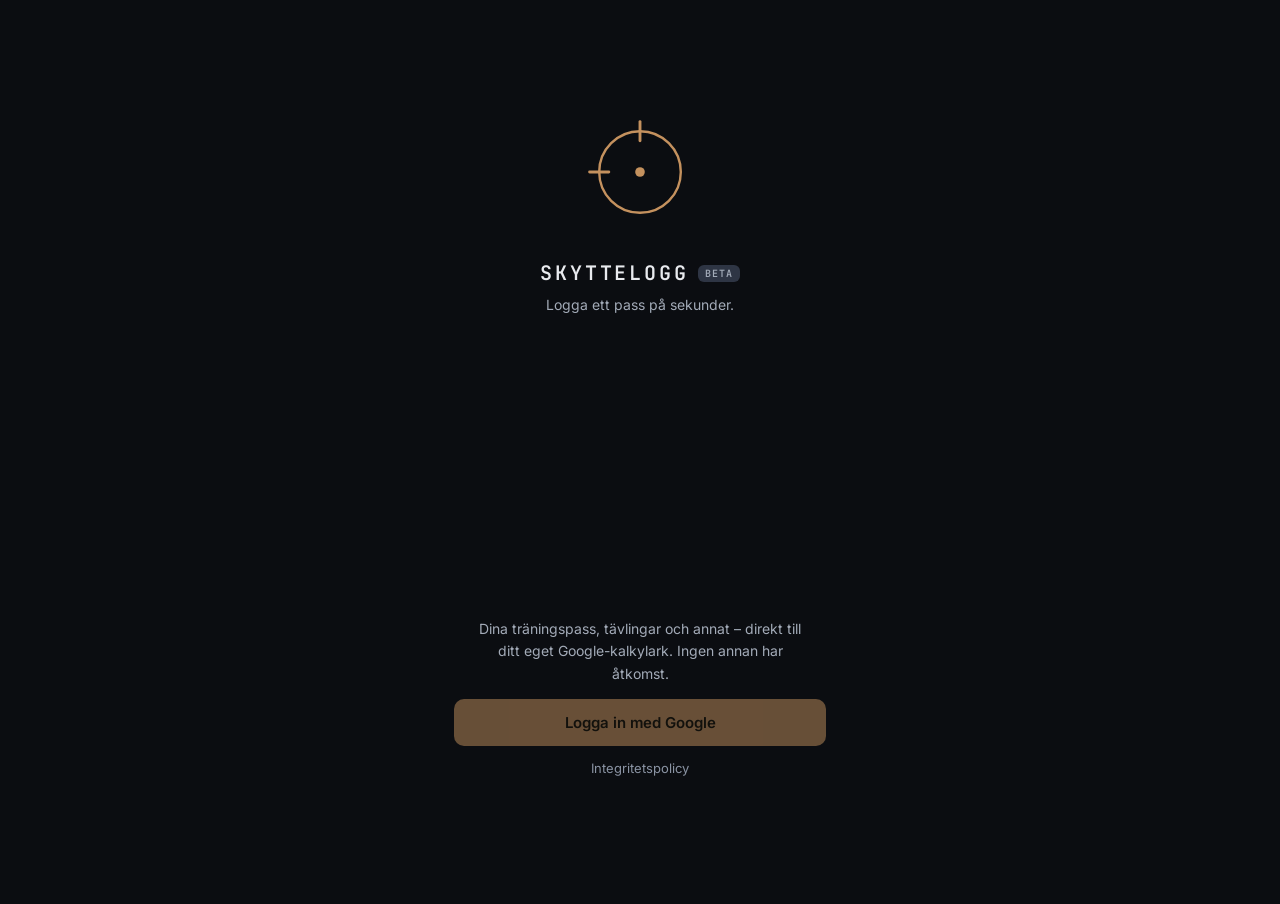
==== commit 4952971f: "Add files via upload" ====
--- a/index.html
+++ b/index.html
@@ -85,12 +85,11 @@
 
         <h2 class="section-title">Nytt pass</h2>
         <div class="card">
-          <div class="field-group">
-            <label for="dateInput">Datum</label>
-            <div class="date-wrap">
-              <button type="button" id="dateDisplay" class="input mono date-display"></button>
-              <input type="date" id="dateInput" class="date-input-hidden" tabindex="-1" aria-hidden="true">
-            </div>
+          <div class="date-chips" role="group" aria-label="Datum">
+            <button type="button" id="dateTodayBtn" class="date-chip active">Idag</button>
+            <button type="button" id="dateYesterdayBtn" class="date-chip">Igår</button>
+            <button type="button" id="datePickBtn" class="date-chip">Välj datum</button>
+            <input type="date" id="dateInput" class="date-input-hidden" tabindex="-1" aria-hidden="true">
           </div>
 
           <div class="mode-switch" role="tablist" aria-label="Typ av pass">
@@ -108,15 +107,8 @@
 
         <!-- Vapenlista -->
         <div id="weaponBlock">
-          <div class="section-row">
-            <h2 class="section-title">Vapen</h2>
-            <div class="unit-switch" role="tablist" aria-label="Mängdenhet">
-              <button type="button" class="unit-btn active" data-unit="ask">Askar</button>
-              <button type="button" class="unit-btn" data-unit="skott">Skott</button>
-            </div>
-          </div>
-          <div id="weaponList" class="weapon-grid" data-unit="ask"></div>
-          <p id="unitHint" class="hint muted">Mängd anges i askar per vapengrupp</p>
+          <h2 class="section-title">Vapen</h2>
+          <div id="weaponList" class="weapon-grid"></div>
         </div>
 
         <h2 class="section-title">Detaljer</h2>
@@ -132,7 +124,7 @@
         </div>
 
         <div id="queueRow" class="queue-row hidden"></div>
-        <button id="logBtn" class="btn btn-primary btn-wide log-btn">Logga pass</button>
+        <button id="logBtn" class="btn btn-primary log-btn" disabled>Välj vapen för att logga</button>
 
         <!-- Senaste loggningar -->
         <div class="section-row section-row--spaced">
--- a/style.css
+++ b/style.css
@@ -217,12 +217,27 @@
   padding-left: 16px !important;
   padding-right: 16px !important;
 }
+/* Logga-knappen ligger fast ovanför bottenmenyn (ca 58 px hög, 18 px från
+   kanten). Loggvyn får motsvarande luft i botten. */
 .log-btn {
+  position: fixed;
+  left: 16px;
+  right: 16px;
+  bottom: calc(86px + env(safe-area-inset-bottom, 0px));
+  max-width: 408px;
+  margin: 0 auto;
+  z-index: 35;
   padding: 16px;
   font-size: 15.5px;
   border-radius: 12px;
-  margin-top: 4px;
-}
+  box-shadow: 0 8px 24px rgba(0, 0, 0, 0.45);
+}
+.log-btn:disabled {
+  opacity: 1;
+  background: var(--surface-high);
+  color: var(--text-muted);
+}
+#viewLog { padding-bottom: 76px; }
 .text-btn {
   background: none;
   border: none;
@@ -315,28 +330,36 @@
 .mode-btn.active { background: var(--brass); color: var(--on-accent); }
 #otherActivityBlock { margin-top: 12px; }
 
-/* ---------- Mängdenhet ---------- */
-.unit-switch {
-  display: flex;
-  gap: 4px;
-  background: var(--surface);
-  border-radius: 20px;
-  padding: 3px;
-}
-.unit-btn {
-  font-family: inherit;
-  font-size: 11.5px;
-  font-weight: 600;
-  padding: 6px 12px;
-  border-radius: 16px;
-  border: none;
-  background: transparent;
-  color: var(--text-muted);
-  cursor: pointer;
-}
-.unit-btn.active { background: var(--surface-high); color: var(--brass); }
-
-/* ---------- Vapenchips ---------- */
+/* ---------- Datum ---------- */
+.date-chips {
+  position: relative;
+  display: grid;
+  grid-template-columns: repeat(3, minmax(0, 1fr));
+  gap: 6px;
+  margin-bottom: 12px;
+}
+.date-chip {
+  font-family: inherit;
+  font-size: 13px;
+  font-weight: 600;
+  padding: 10px 4px;
+  border-radius: var(--radius);
+  border: 1px solid transparent;
+  background: var(--surface-raised);
+  color: var(--text-secondary);
+  cursor: pointer;
+  white-space: nowrap;
+  overflow: hidden;
+  text-overflow: ellipsis;
+}
+.date-chip.active {
+  border-color: var(--brass);
+  background: rgba(var(--brass-rgb), 0.13);
+  color: var(--text);
+}
+.date-chip .mono { font-weight: 500; color: var(--text-secondary); margin-left: 2px; }
+
+/* ---------- Vapenkort ---------- */
 .weapon-grid {
   display: grid;
   grid-template-columns: 1fr 1fr;
@@ -345,91 +368,145 @@
   margin-top: 2px;
 }
 .weapon-chip {
-  position: relative;
   display: flex;
   flex-direction: column;
-  align-items: flex-start;
-  gap: 10px;
-  min-height: 64px;
-  padding: 14px;
   border-radius: var(--card-radius);
   border: 1px solid transparent;
   background: var(--surface);
-  cursor: pointer;
-  user-select: none;
   transition: background-color 0.15s ease, border-color 0.15s ease;
 }
-.weapon-chip--custom {
-  grid-column: 1 / -1;
-  flex-direction: row;
-  align-items: center;
-  flex-wrap: wrap;
-  min-height: 0;
-  padding: 6px 8px 6px 14px;
-}
-.chip-input {
-  position: absolute;
-  width: 0; height: 0;
-  opacity: 0;
-  pointer-events: none;
-}
+.weapon-chip.selected {
+  background: rgba(var(--brass-rgb), 0.13);
+  border-color: var(--brass);
+}
+.chip-toggle {
+  display: block;
+  width: 100%;
+  min-height: 62px;
+  padding: 14px;
+  background: none;
+  border: none;
+  text-align: left;
+  font-family: inherit;
+  cursor: pointer;
+}
+.weapon-chip.selected .chip-toggle { min-height: 0; padding-bottom: 8px; }
 .chip-label {
   font-size: 14.5px;
   font-weight: 500;
   line-height: 1.3;
   color: var(--text);
 }
-.weapon-chip:has(.chip-input:checked) {
-  background: rgba(var(--brass-rgb), 0.13);
-  border-color: var(--brass);
-}
+.chip-controls { display: none; flex-direction: column; gap: 8px; padding: 0 12px 12px; }
+.weapon-chip.selected .chip-controls { display: flex; }
+.chip-amount { display: flex; align-items: center; justify-content: space-between; gap: 6px; }
+.chip-stepper { display: flex; align-items: center; gap: 6px; }
+.weapon-chip[data-qty-unit="skott"] .chip-stepper,
+.weapon-chip[data-qty-unit="skott"] .chip-approx { display: none; }
+.weapon-chip:not([data-qty-unit="skott"]) .shots-input { display: none; }
+.step-btn {
+  width: 30px; height: 30px;
+  border-radius: 8px;
+  border: none;
+  background: var(--surface-high);
+  color: var(--text);
+  font-size: 16px;
+  font-weight: 600;
+  cursor: pointer;
+  line-height: 1;
+}
+.amount {
+  min-width: 22px;
+  text-align: center;
+  font-size: 14px;
+  font-weight: 600;
+}
+.shots-input {
+  width: 72px;
+  height: 30px;
+  text-align: center;
+  font-size: 14px;
+  font-weight: 600;
+  padding: 4px;
+  border-radius: 8px;
+  border: none;
+  background: var(--surface-high);
+  color: var(--text);
+}
+.unit-pill {
+  flex-shrink: 0;
+  height: 30px;
+  display: flex;
+  align-items: center;
+  gap: 4px;
+  padding: 0 9px;
+  border-radius: 999px;
+  border: 1px solid var(--brass);
+  background: transparent;
+  color: var(--brass);
+  font-family: inherit;
+  font-size: 12px;
+  font-weight: 600;
+  cursor: pointer;
+}
+.unit-pill svg {
+  width: 11px; height: 11px;
+  fill: none;
+  stroke: currentColor;
+  stroke-width: 2.4;
+  stroke-linecap: round;
+  stroke-linejoin: round;
+}
+.chip-approx { font-size: 11px; color: var(--text-secondary); }
+
+/* Annat vapen: hopfällt en streckad rad, utfällt ett kort över hela bredden */
+.custom-open {
+  grid-column: 1 / -1;
+  height: 44px;
+  display: flex;
+  align-items: center;
+  justify-content: center;
+  gap: 8px;
+  border: 1px dashed var(--line-soft);
+  border-color: var(--surface-high);
+  border-radius: var(--card-radius);
+  background: transparent;
+  color: var(--text-secondary);
+  font-family: inherit;
+  font-size: 14px;
+  font-weight: 500;
+  cursor: pointer;
+}
+.custom-open svg {
+  width: 14px; height: 14px;
+  fill: none;
+  stroke: currentColor;
+  stroke-width: 2.4;
+  stroke-linecap: round;
+}
+.weapon-chip--custom { grid-column: 1 / -1; }
+.custom-head { display: flex; align-items: center; gap: 8px; padding: 8px 8px 8px 14px; }
 .custom-name {
   flex: 1;
-  min-width: 120px;
+  min-width: 0;
   font-size: 14px;
-  padding: 10px 0;
+  padding: 8px 0;
   background: transparent;
   border: none;
 }
 .custom-name:focus { outline: none; border: none; }
-
-.chip-stepper { display: none; align-items: center; gap: 8px; }
-.weapon-chip:has(.chip-input:checked) .chip-stepper { display: flex; }
-.weapon-chip--custom .chip-stepper { margin-left: auto; }
-.step-btn {
-  width: 34px; height: 34px;
-  border-radius: 8px;
-  border: none;
-  background: var(--surface-high);
-  color: var(--text);
-  font-size: 17px;
-  font-weight: 600;
-  cursor: pointer;
+.custom-close {
+  width: 30px; height: 30px;
+  flex-shrink: 0;
+  border-radius: 50%;
+  border: none;
+  background: var(--surface-raised);
+  color: var(--text-secondary);
+  font-size: 16px;
   line-height: 1;
-}
-.amount {
-  min-width: 28px;
-  text-align: center;
-  font-size: 14px;
-  font-weight: 600;
-}
-.chip-shots { display: none; align-items: center; }
-.weapon-chip--custom .chip-shots { margin-left: auto; }
-.shots-input {
-  width: 72px;
-  text-align: center;
-  font-size: 14px;
-  font-weight: 600;
-  padding: 8px 4px;
-  border-radius: 8px;
-  border: none;
-  background: var(--surface-high);
-  color: var(--text);
-}
-#weaponList[data-unit="ask"] .chip-shots { display: none !important; }
-#weaponList[data-unit="skott"] .chip-stepper { display: none !important; }
-#weaponList[data-unit="skott"] .weapon-chip:has(.chip-input:checked) .chip-shots { display: flex !important; }
-.hint { font-size: 12px; margin: 2px 6px 0; }
+  cursor: pointer;
+}
+.weapon-chip--custom .chip-controls { padding-top: 0; }
 
 /* ---------- Kö och senaste ---------- */
 .queue-row {
